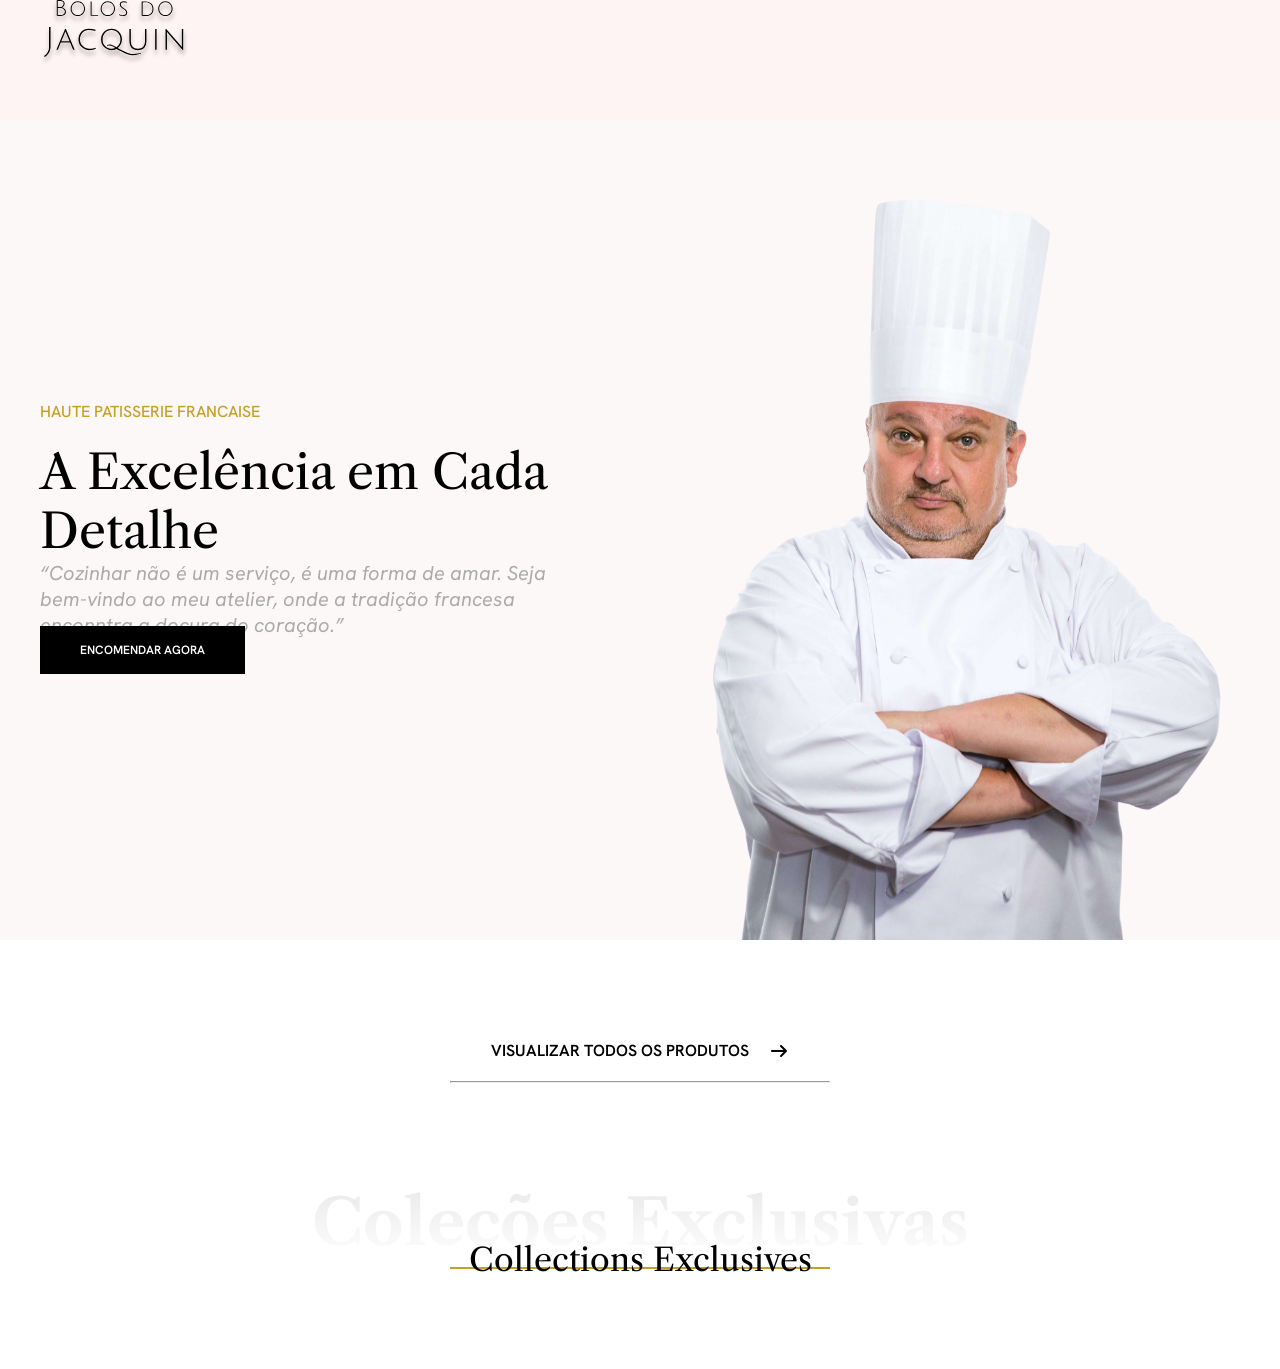
==== home/index.html @ 9bf870a9 "Inicio html e css pagina home" ====
<!doctype html>
<html lang="pt-br">
  <head>
    <meta charset="UTF-8" />
    <meta name="viewport" content="width=device-width, initial-scale=1.0" />
    <title>Bolos do Jacquin - Home</title>
    <link rel="stylesheet" href="style.css" />
    <link rel="preconnect" href="https://fonts.googleapis.com" />
    <link rel="preconnect" href="https://fonts.gstatic.com" crossorigin />
    <link
      href="https://fonts.googleapis.com/css2?family=Hanken+Grotesk:ital,wght@0,100..900;1,100..900&family=Libre+Caslon+Text:ital,wght@0,400;0,700;1,400&display=swap"
      rel="stylesheet"
    />
  </head>
  <body>
    <header class="home_cabecalho">
      <div class="home_container">
        <img
          src="../img/Bolos do Jacquin logo.svg"
          alt="logo bolo dos jacquin"
        />
      </div>
    </header>
    <main>
      <h1>Página Inicial Bolos do Jacquin</h1>
      <section class="home_banner">
        <div class="home_container banner_container">   
          <div class="box_texto_banner">
            <span class="linha1"> haute patisserie francaise </span><br />
            <span class="linha2">A Excelência em Cada Detalhe</span>
            <p class="linha3">
              “Cozinhar não é um serviço, é uma forma de amar. Seja bem-vindo ao
              meu atelier, onde a tradição francesa enconntra a doçura do
              coração.”
            </p>
            <a class="linha4" href="">ENCOMENDAR AGORA</a>
          </div>
          <img
            src="../img/foto do eric jacquin.png"
            alt="foto do eric jacquin de dólmã"
          />
        </div>
      </section>
      <section class="home_container home_produtos">
        <div class="link_produtos">
          <div>
            <a href="">visualizar todos os produtos</a>
            <svg xmlns="http://www.w3.org/2000/svg" viewBox="0 0 640 640">
              <!--!Font Awesome Free 7.3.1 by @fontawesome - https://fontawesome.com License - https://fontawesome.com/license/free Copyright 2026 Fonticons, Inc.-->
              <path
                d="M566.6 342.6C579.1 330.1 579.1 309.8 566.6 297.3L406.6 137.3C394.1 124.8 373.8 124.8 361.3 137.3C348.8 149.8 348.8 170.1 361.3 182.6L466.7 288L96 288C78.3 288 64 302.3 64 320C64 337.7 78.3 352 96 352L466.7 352L361.3 457.4C348.8 469.9 348.8 490.2 361.3 502.7C373.8 515.2 394.1 515.2 406.6 502.7L566.6 342.7z"
              />
            </svg>
          </div>
          <hr />
        </div>
        <div class="home_subtitulo">
          <h2>Coleções Exclusivas</h2>
          <span>Collections Exclusives</span>
          <hr>
        </div>
        <div></div>
      </section>
    </main>
  </body>
</html>
---- home/style.css ----
* {
  margin: 0;
  padding: 0;
  box-sizing: border-box;
}

h1 {
  position: absolute;
  width: 1px;
  height: 1px;
  margin: -1px;
  overflow: hidden;
}

/* CABEÇALHO */
.home_cabecalho {
  background-color: #fff4f4;
  height: 120px;
  /* display: flex;
  justify-content: center;
  align-items: center; */
}

.home_container {
  /* background-color: aqua; */
  max-width: 1200px;
  width: 95%;
  margin: 0 auto;
}

/* ------- BANNER ------- */
.home_banner {
  background-color: #fdf8f8;
}
.box_texto_banner {
  font-family: "Hanken Grotesk", sans-serif;
  /* background-color: cornflowerblue; */
  max-width: 520px;
}

.banner_container {
  /* background-color: chocolate; */
  display: flex;
  align-items: center;
  justify-content: space-between;
}

.banner_container img {
  width: 547px;
}

.linha1 {
  color: #c5a028;
  font-size: 16px;
  font-weight: 500;
  text-transform: uppercase;
  margin-bottom: 20px;
  display: inline-block;
}

.linha2 {
  font-family: "Libre Caslon Text", serif;
  font-size: 48px;
}
.linha3 {
  font-size: 20px;
  font-style: italic;
  color: #aaaaaa;
  display: inline-block;
}

.linha4 {
  font-weight: 600;
  font-size: 12px;
  text-transform: uppercase;
  color: #ffffff;
  text-decoration: none;

  background-color: #000;
  padding: 16px 40px;
}

/* ------- PRODUTOS ------- */
.home_produtos {
  padding: 100px 0;
}

.link_produtos a {
  font-family: "Hanken Grotesk", sans-serif;
  font-weight: 600;
  font-size: 16px;
  text-transform: uppercase;
  text-decoration: none;
  color: #000000;
}

.link_produtos svg {
  width: 20px;
}

.link_produtos div {
  display: flex;
  align-items: center;
  justify-content: center;
  gap: 20px;
  margin-bottom: 20px;
}
.link_produtos hr {
  max-width: 380px;
  width: 100%;
  margin: 0 auto;
}

.home_subtitulo {
  font-family: "Libre Caslon Text", serif;
  display: flex;
  flex-direction: column;
  align-items: center;
  position: relative;
  margin-top: 100px;
}

.home_subtitulo h2 {
  font-weight: 700;
  font-size: 64px;
  background-image: linear-gradient(0deg, #ffffff, #e9e9e9);
  /* background-clip: text; */
  -webkit-background-clip: text;
  /* color: transparent; */
  -webkit-text-fill-color: transparent;
}

.home_subtitulo span {
  font-size: 32px;
  position: absolute;
  bottom: -10px;
}

.home_subtitulo hr {
  max-width: 380px;
  width: 100%;
  background-color: #c5a028;
  margin-top: 5px;
  border: none;
  height: 2px;
}
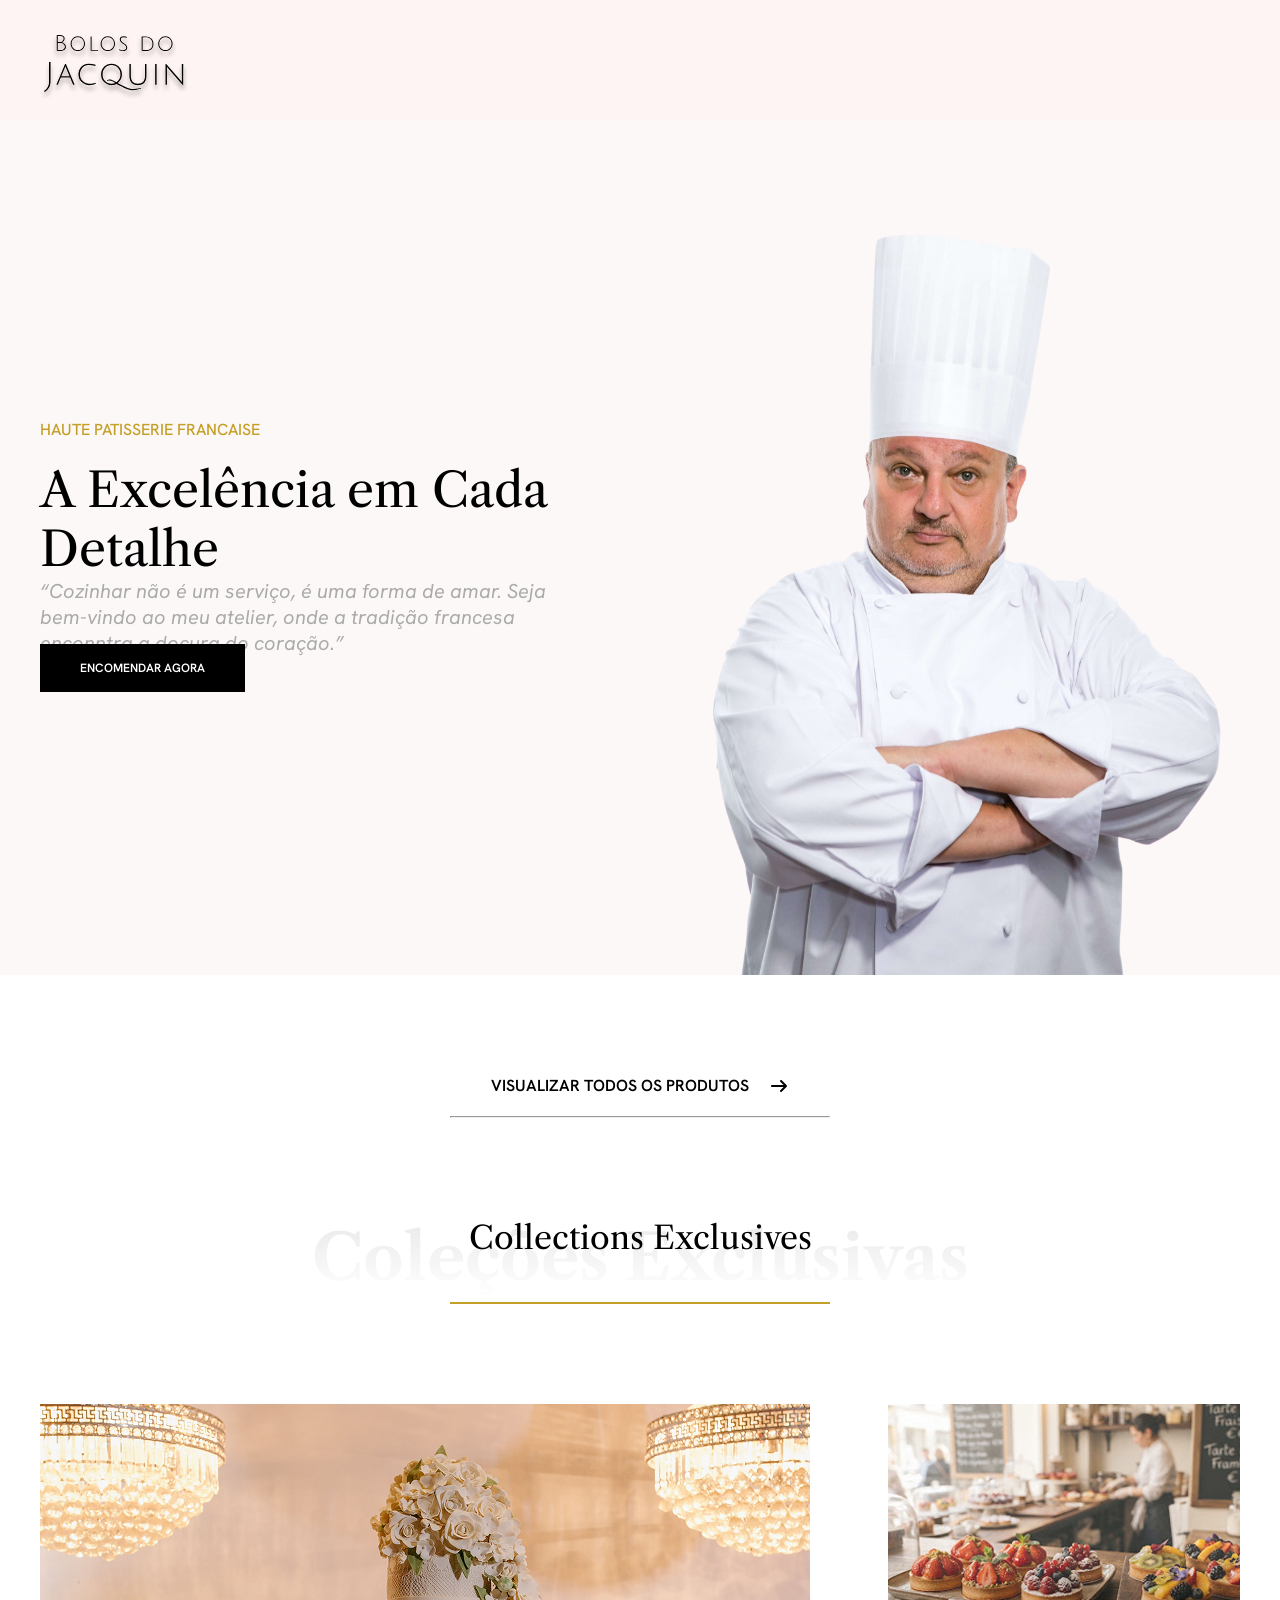
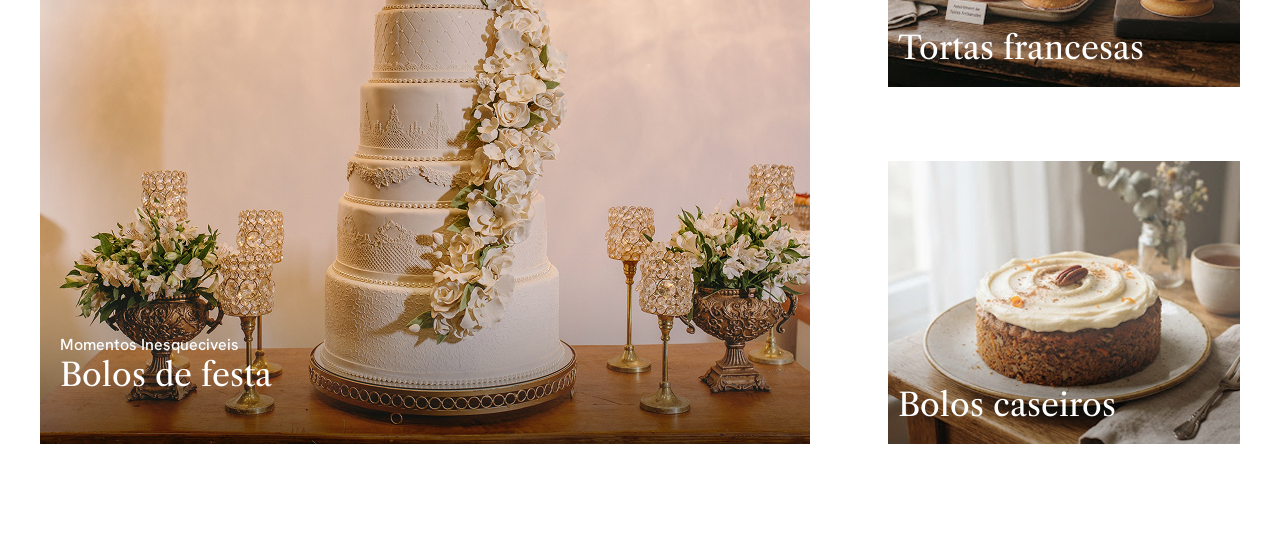
==== commit da671a07: "seção de categorias finalizada" ====
--- a/home/index.html
+++ b/home/index.html
@@ -24,7 +24,7 @@
     <main>
       <h1>Página Inicial Bolos do Jacquin</h1>
       <section class="home_banner">
-        <div class="home_container banner_container">   
+        <div class="home_container banner_container">
           <div class="box_texto_banner">
             <span class="linha1"> haute patisserie francaise </span><br />
             <span class="linha2">A Excelência em Cada Detalhe</span>
@@ -57,9 +57,28 @@
         <div class="home_subtitulo">
           <h2>Coleções Exclusivas</h2>
           <span>Collections Exclusives</span>
-          <hr>
+          <hr />
         </div>
-        <div></div>
+        <div class="container_categorias">
+          <a href="">
+          <div class="img_categoria1">
+            <span>Momentos Inesqueciveis</span>
+            <h3>Bolos de festa</h3>
+          </div>
+        </a>
+        <div class="col_categorias">
+          <a href="">
+            <div class="img_categoria2">
+              <h3>Tortas francesas</h3>
+            </div>
+          </a>
+          <a href="">
+            <div class="img_categoria3">
+              <h3>Bolos caseiros</h3>
+            </div>
+          </a>
+        </div>
+        </div>
       </section>
     </main>
   </body>
--- a/home/style.css
+++ b/home/style.css
@@ -28,6 +28,10 @@
   margin: 0 auto;
 }
 
+.home_container img {
+  margin-top: 35px;
+}
+
 /* ------- BANNER ------- */
 .home_banner {
   background-color: #fdf8f8;
@@ -118,6 +122,7 @@
   align-items: center;
   position: relative;
   margin-top: 100px;
+  margin-bottom: 100px;
 }
 
 .home_subtitulo h2 {
@@ -133,7 +138,7 @@
 .home_subtitulo span {
   font-size: 32px;
   position: absolute;
-  bottom: -10px;
+  margin-bottom: 10px;
 }
 
 .home_subtitulo hr {
@@ -143,4 +148,65 @@
   margin-top: 5px;
   border: none;
   height: 2px;
-}
+  /* margin-bottom: 100px; */
+}
+
+.container_categorias a {
+  color: #fff;
+  text-decoration: none;
+}
+
+.img_categoria1 {
+  background-image: url(../img/bolos\ de\ festa.png);
+  /* width: 70%; */
+  width: 770px;
+  height: 640px;
+  display: flex;
+  flex-direction: column;
+  justify-content: flex-end;
+  padding: 50px 20px;
+}
+
+.container_categorias {
+  display: flex;
+  width: 100%;
+  justify-content: space-between;
+}
+
+.img_categoria1 span {
+  font-family: "Hanken Grotesk", sans-serif;
+  font-weight: 500;
+}
+.home_produtos h3 {
+  font-family: "Libre Caslon Text", serif;
+  font-size: 32px;
+  font-weight: 400;
+}
+
+.img_categoria1 h3 {
+  font-size: 32px;
+}
+
+.col_categorias {
+  display: flex;
+  flex-direction: column;
+  justify-content: space-between;
+  
+}
+.img_categoria2 {
+  background-image: url(../img/bolos\ caseiros.png);
+}
+.img_categoria3 {
+  background-image: url(../img/tortas\ francesaspng.png);
+}
+
+.img_categoria2,
+.img_categoria3 {
+  /* width: 25%; */
+  width: 352px;
+  height: 283px;
+  display: flex;
+  align-items: flex-end;
+  padding: 20px 10px;
+  font-size: 24px;
+}
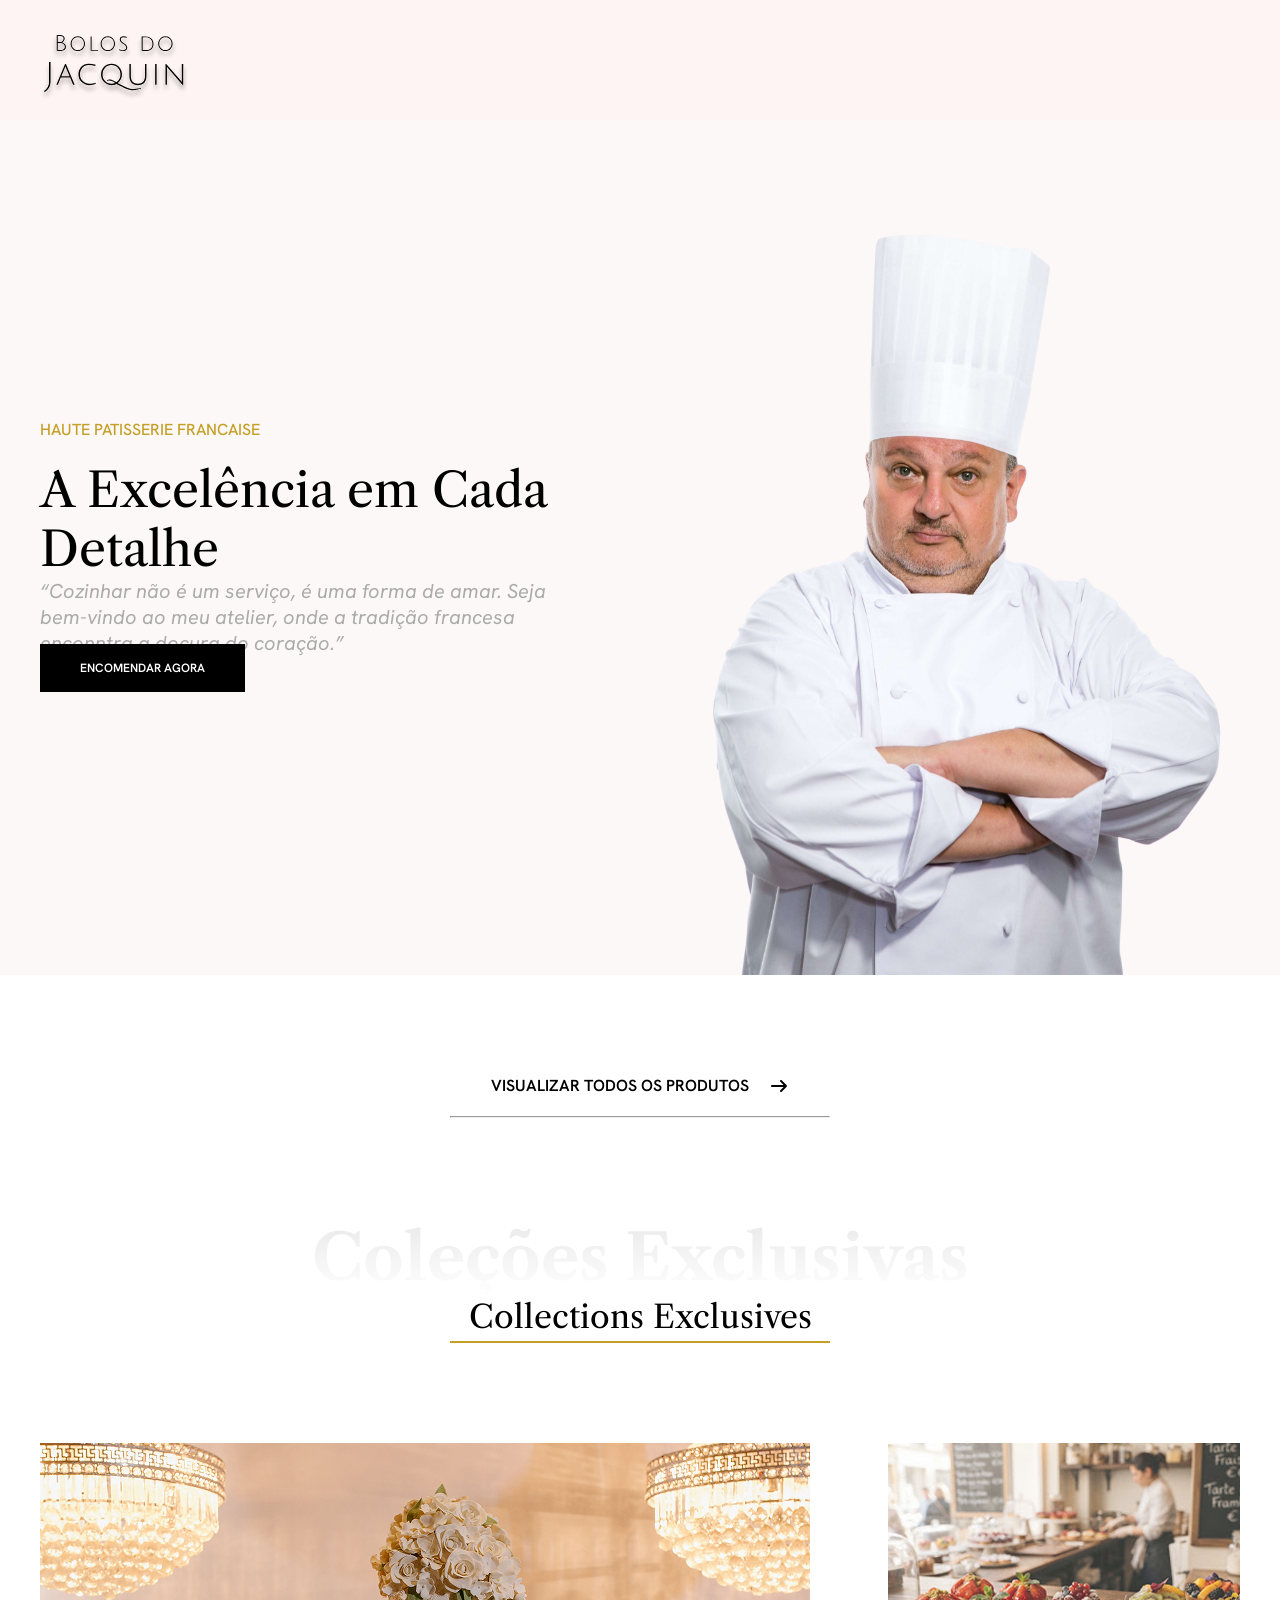
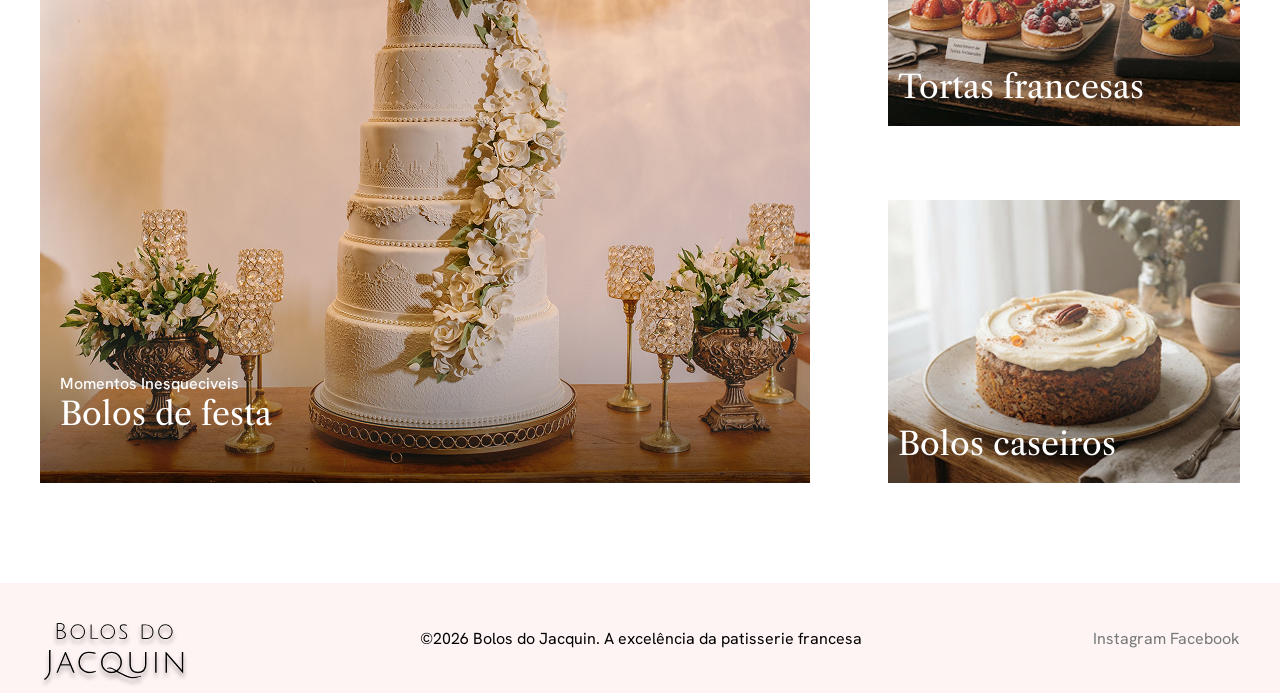
==== commit 7e86b955: "inicio da página de cadastro e listagem de produtos" ====
--- a/home/index.html
+++ b/home/index.html
@@ -5,6 +5,7 @@
     <meta name="viewport" content="width=device-width, initial-scale=1.0" />
     <title>Bolos do Jacquin - Home</title>
     <link rel="stylesheet" href="style.css" />
+    
     <link rel="preconnect" href="https://fonts.googleapis.com" />
     <link rel="preconnect" href="https://fonts.gstatic.com" crossorigin />
     <link
@@ -61,25 +62,35 @@
         </div>
         <div class="container_categorias">
           <a href="">
-          <div class="img_categoria1">
-            <span>Momentos Inesqueciveis</span>
-            <h3>Bolos de festa</h3>
-          </div>
-        </a>
-        <div class="col_categorias">
-          <a href="">
-            <div class="img_categoria2">
-              <h3>Tortas francesas</h3>
+            <div class="img_categoria1">
+              <span>Momentos Inesqueciveis</span>
+              <h3>Bolos de festa</h3>
             </div>
           </a>
-          <a href="">
-            <div class="img_categoria3">
-              <h3>Bolos caseiros</h3>
-            </div>
-          </a>
-        </div>
+          <div class="col_categorias">
+            <a href="">
+              <div class="img_categoria2">
+                <h3>Tortas francesas</h3>
+              </div>
+            </a>
+            <a href="">
+              <div class="img_categoria3">
+                <h3>Bolos caseiros</h3>
+              </div>
+            </a>
+          </div>
         </div>
       </section>
     </main>
+    <footer>
+      <div class="home_container footer_container">
+        <img src="../img/Bolos do Jacquin logo.svg" alt="" />
+        <span>©2026 Bolos do Jacquin. A excelência da patisserie francesa</span>
+        <nav class="nav_footer">
+          <a href="">Instagram</a>
+          <a href="">Facebook</a>
+        </nav>
+      </div>
+    </footer>
   </body>
 </html>
--- a/home/style.css
+++ b/home/style.css
@@ -79,6 +79,7 @@
   text-transform: uppercase;
   color: #ffffff;
   text-decoration: none;
+  justify-content: flex-end;
 
   background-color: #000;
   padding: 16px 40px;
@@ -137,8 +138,8 @@
 
 .home_subtitulo span {
   font-size: 32px;
-  position: absolute;
-  margin-bottom: 10px;
+  /* position: absolute; */
+  /* margin-bottom: 50px; */
 }
 
 .home_subtitulo hr {
@@ -148,7 +149,6 @@
   margin-top: 5px;
   border: none;
   height: 2px;
-  /* margin-bottom: 100px; */
 }
 
 .container_categorias a {
@@ -191,7 +191,6 @@
   display: flex;
   flex-direction: column;
   justify-content: space-between;
-  
 }
 .img_categoria2 {
   background-image: url(../img/bolos\ caseiros.png);
@@ -210,3 +209,32 @@
   padding: 20px 10px;
   font-size: 24px;
 }
+
+footer {
+  background-color: #fff4f4;
+  height: 110px;
+  display: flex;
+  align-items: center;
+}
+
+.footer_container {
+  display: flex;
+  justify-content: space-between;
+  align-items: center;
+  max-width: 1200;
+  width: 95%;
+  margin: 0 auto;
+}
+
+.nav_footer a{
+  justify-content: space-between;
+  width: 160px;
+ color: #747878;
+}
+
+.footer_container span,
+.nav_footer a {
+  font-family: "Hanken Grotesk", sans-serif;
+  text-decoration: none;
+  
+}
